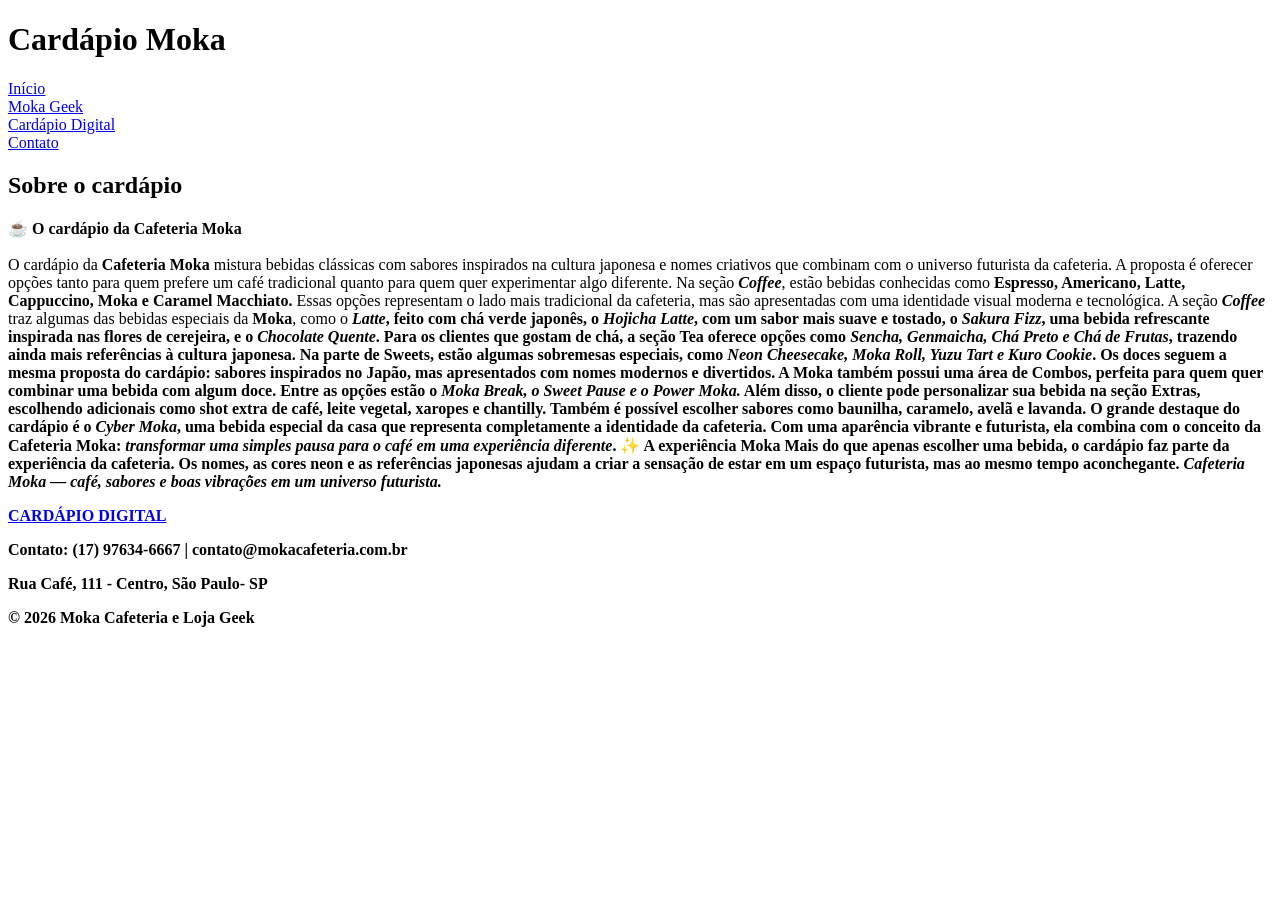
==== cardápio.html @ ba0e7621 "commit inicial" ====
<!DOCTYPE html>
<html lang="en">
<head>
    <meta charset="UTF-8">
    <meta name="viewport" content="width=device-width, initial-scale=1.0">
    <title>Document</title>
</head>
<body>
       <header>
        <h1>Cardápio Moka</h1>
        <nav>
            <a href="index.html">Início</a><br>
            <a href="catalogo.html">Moka Geek</a><br>
            <a href="cardápio.html">Cardápio Digital</a><br>
            <a href="contato.html">Contato</a><br>
        </nav>
    </header>
    <section>
        <h2>Sobre o cardápio</h2>
        <p>

<strong>☕ O cardápio da Cafeteria Moka</strong><br>
<br>

O cardápio da <strong>Cafeteria Moka</strong> mistura bebidas clássicas com sabores inspirados na cultura japonesa e nomes criativos que combinam com o universo futurista da cafeteria. A proposta é oferecer opções tanto para quem prefere um café tradicional quanto para quem quer experimentar algo diferente.

Na seção <i><strong>Coffee</strong></i>, estão bebidas conhecidas como <strong>Espresso, Americano, Latte, Cappuccino, Moka e Caramel Macchiato.</strong> Essas opções representam o lado mais tradicional da cafeteria, mas são apresentadas com uma identidade visual moderna e tecnológica.

A seção <i><strong>Coffee</strong></i> traz algumas das bebidas especiais da <strong>Moka</strong>, como o <strong><i>Latte</i>, feito com chá verde japonês, o <strong><i>Hojicha Latte</i>,</strong> com um sabor mais suave e tostado, o <strong><i>Sakura Fizz</i></strong>, uma bebida refrescante inspirada nas flores de cerejeira, e o <strong><i>Chocolate Quente</i></strong>.

Para os clientes que gostam de chá, a seção <strong>Tea</strong> oferece opções como <i><strong>Sencha, Genmaicha, Chá Preto e Chá de Frutas</strong></i>, trazendo ainda mais referências à cultura japonesa.

Na parte de <strong>Sweets</strong>, estão algumas sobremesas especiais, como <i><strong>Neon Cheesecake, Moka Roll, Yuzu Tart e Kuro Cookie</strong></i>. Os doces seguem a mesma proposta do cardápio: <strong>sabores inspirados no Japão, mas apresentados com nomes modernos e divertidos.</strong>

A Moka também possui uma área de <strong>Combos</strong>, perfeita para quem quer combinar uma bebida com algum doce. Entre as opções estão o <i><strong>Moka Break, o Sweet Pause e o Power Moka.</strong></i>

Além disso, o cliente pode personalizar sua bebida na seção <strong>Extras</strong>, escolhendo adicionais como shot extra de <strong>café, leite vegetal, xaropes e chantilly</strong>. Também é possível escolher sabores como <strong>baunilha, caramelo, avelã e lavanda</strong>.

O grande destaque do cardápio é o <i><strong>Cyber Moka</strong></i>, uma bebida especial da casa que representa completamente a identidade da cafeteria. Com uma aparência vibrante e futurista, ela combina com o conceito da <strong>Cafeteria Moka</strong>: <i>transformar uma simples pausa para o café em uma experiência diferente</i>.

<strong>✨ A experiência Moka</strong>

Mais do que apenas escolher uma bebida, o cardápio faz parte da experiência da cafeteria. Os nomes, as cores neon e as referências japonesas ajudam a criar a sensação de estar em um espaço futurista, mas ao mesmo tempo aconchegante.

<i><strong>Cafeteria Moka — café, sabores e boas vibrações em um universo futurista.</strong></i>

        </p>
        <a href="cafeteria_moka_menu.pdf">CARDÁPIO DIGITAL</a>
    </section>
</body>
    <footer>
        <p>Contato: (17) 97634-6667 | contato@mokacafeteria.com.br</p>
        <p>Rua Café, 111 - Centro, São Paulo- SP</p>
        <p>&copy; 2026 Moka Cafeteria e Loja Geek</p>
    </footer>

</html>
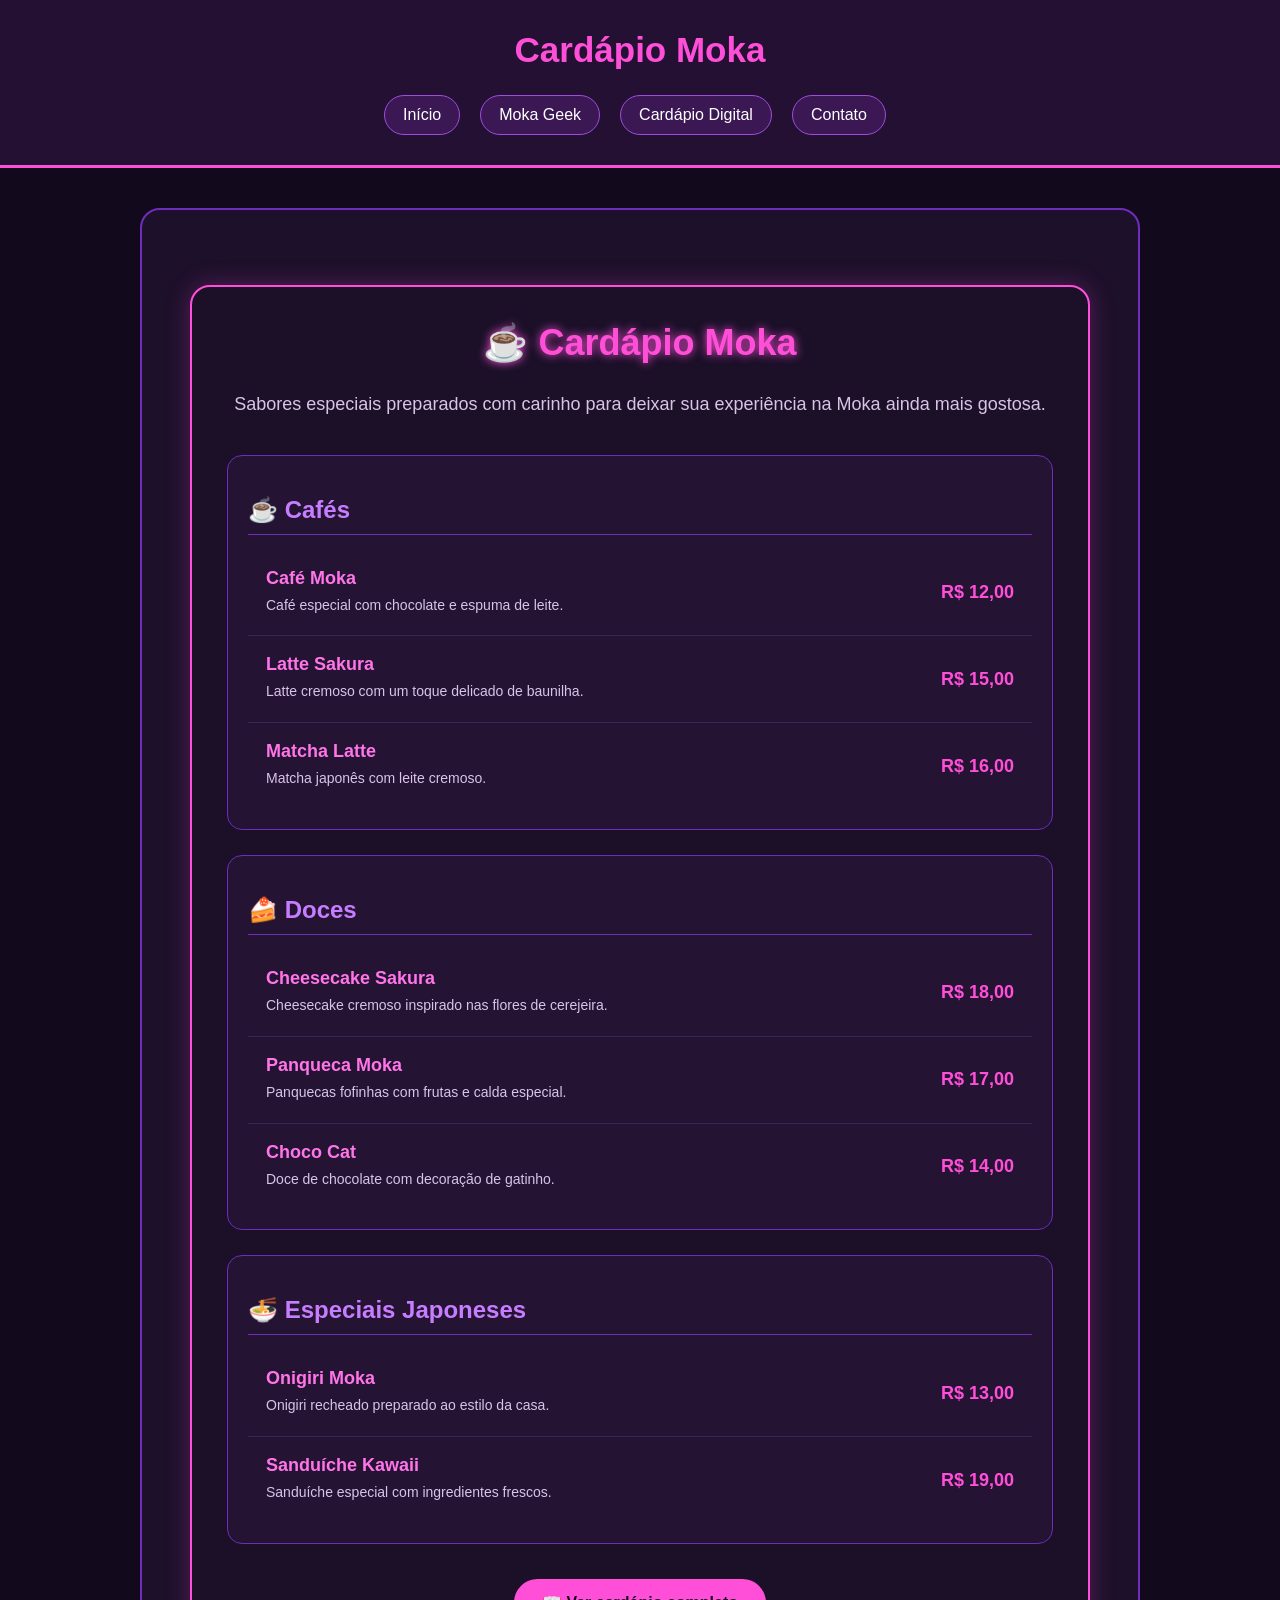
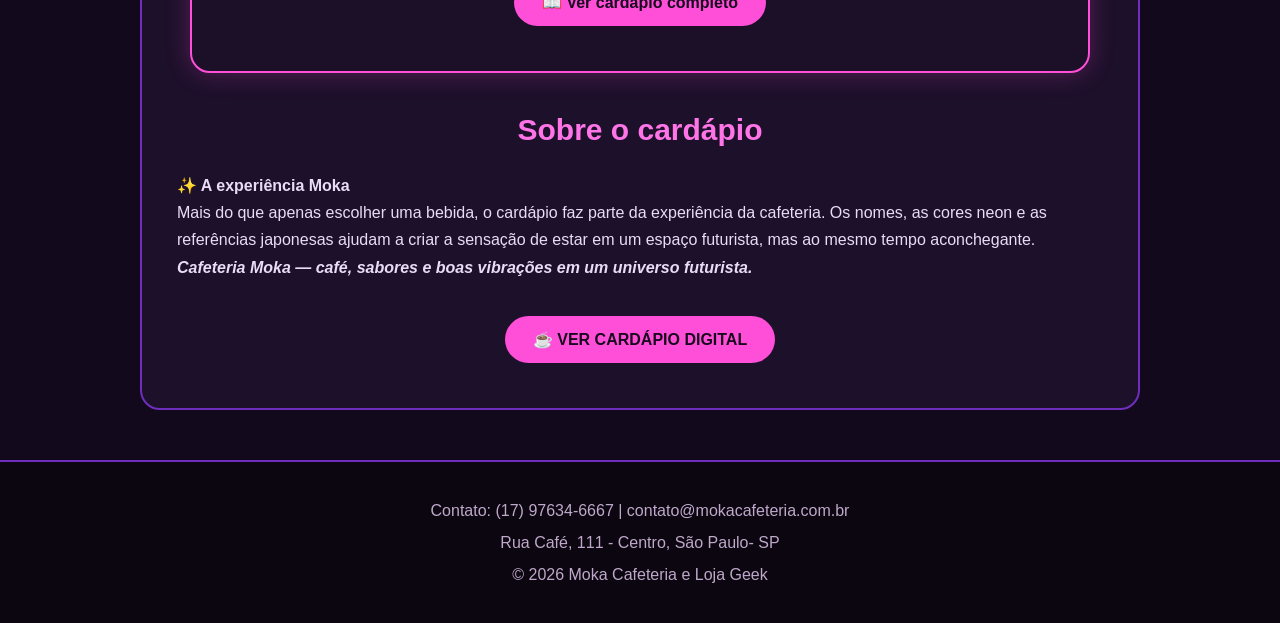
==== commit aa5dca0f: "Tudo feito e CSS validado" ====
--- a/cardápio.html
+++ b/cardápio.html
@@ -1,9 +1,15 @@
 <!DOCTYPE html>
 <html lang="en">
 <head>
+
     <meta charset="UTF-8">
+
     <meta name="viewport" content="width=device-width, initial-scale=1.0">
-    <title>Document</title>
+
+    <title>Cardápio - Moka Cafeteria</title>
+
+    <link rel="stylesheet" href="style.css">
+
 </head>
 <body>
        <header>
@@ -15,37 +21,134 @@
             <a href="contato.html">Contato</a><br>
         </nav>
     </header>
-    <section>
+    <section class="pagina-cardapio">
+        <section class="cardapio">
+
+    <h2>☕ Cardápio Moka</h2>
+
+    <p class="descricao-cardapio">
+        Sabores especiais preparados com carinho para deixar
+        sua experiência na Moka ainda mais gostosa.
+    </p>
+
+
+    <div class="categoria">
+
+        <h3>☕ Cafés</h3>
+
+        <div class="item-cardapio">
+            <div>
+                <h4>Café Moka</h4>
+                <p>Café especial com chocolate e espuma de leite.</p>
+            </div>
+
+            <span>R$ 12,00</span>
+        </div>
+
+
+        <div class="item-cardapio">
+            <div>
+                <h4>Latte Sakura</h4>
+                <p>Latte cremoso com um toque delicado de baunilha.</p>
+            </div>
+
+            <span>R$ 15,00</span>
+        </div>
+
+
+        <div class="item-cardapio">
+            <div>
+                <h4>Matcha Latte</h4>
+                <p>Matcha japonês com leite cremoso.</p>
+            </div>
+
+            <span>R$ 16,00</span>
+        </div>
+
+    </div>
+
+
+    <div class="categoria">
+
+        <h3>🍰 Doces</h3>
+
+        <div class="item-cardapio">
+            <div>
+                <h4>Cheesecake Sakura</h4>
+                <p>Cheesecake cremoso inspirado nas flores de cerejeira.</p>
+            </div>
+
+            <span>R$ 18,00</span>
+        </div>
+
+
+        <div class="item-cardapio">
+            <div>
+                <h4>Panqueca Moka</h4>
+                <p>Panquecas fofinhas com frutas e calda especial.</p>
+            </div>
+
+            <span>R$ 17,00</span>
+        </div>
+
+
+        <div class="item-cardapio">
+            <div>
+                <h4>Choco Cat</h4>
+                <p>Doce de chocolate com decoração de gatinho.</p>
+            </div>
+
+            <span>R$ 14,00</span>
+        </div>
+
+    </div>
+
+
+    <div class="categoria">
+
+        <h3>🍜 Especiais Japoneses</h3>
+
+        <div class="item-cardapio">
+            <div>
+                <h4>Onigiri Moka</h4>
+                <p>Onigiri recheado preparado ao estilo da casa.</p>
+            </div>
+
+            <span>R$ 13,00</span>
+        </div>
+
+
+        <div class="item-cardapio">
+            <div>
+                <h4>Sanduíche Kawaii</h4>
+                <p>Sanduíche especial com ingredientes frescos.</p>
+            </div>
+
+            <span>R$ 19,00</span>
+        </div>
+
+    </div>
+
+
+    <a class="botao-cardapio" href="cafeteria_moka_menu.pdf">
+        📖 Ver cardápio completo
+    </a>
+
+</section>
         <h2>Sobre o cardápio</h2>
         <p>
 
-<strong>☕ O cardápio da Cafeteria Moka</strong><br>
-<br>
 
-O cardápio da <strong>Cafeteria Moka</strong> mistura bebidas clássicas com sabores inspirados na cultura japonesa e nomes criativos que combinam com o universo futurista da cafeteria. A proposta é oferecer opções tanto para quem prefere um café tradicional quanto para quem quer experimentar algo diferente.
-
-Na seção <i><strong>Coffee</strong></i>, estão bebidas conhecidas como <strong>Espresso, Americano, Latte, Cappuccino, Moka e Caramel Macchiato.</strong> Essas opções representam o lado mais tradicional da cafeteria, mas são apresentadas com uma identidade visual moderna e tecnológica.
-
-A seção <i><strong>Coffee</strong></i> traz algumas das bebidas especiais da <strong>Moka</strong>, como o <strong><i>Latte</i>, feito com chá verde japonês, o <strong><i>Hojicha Latte</i>,</strong> com um sabor mais suave e tostado, o <strong><i>Sakura Fizz</i></strong>, uma bebida refrescante inspirada nas flores de cerejeira, e o <strong><i>Chocolate Quente</i></strong>.
-
-Para os clientes que gostam de chá, a seção <strong>Tea</strong> oferece opções como <i><strong>Sencha, Genmaicha, Chá Preto e Chá de Frutas</strong></i>, trazendo ainda mais referências à cultura japonesa.
-
-Na parte de <strong>Sweets</strong>, estão algumas sobremesas especiais, como <i><strong>Neon Cheesecake, Moka Roll, Yuzu Tart e Kuro Cookie</strong></i>. Os doces seguem a mesma proposta do cardápio: <strong>sabores inspirados no Japão, mas apresentados com nomes modernos e divertidos.</strong>
-
-A Moka também possui uma área de <strong>Combos</strong>, perfeita para quem quer combinar uma bebida com algum doce. Entre as opções estão o <i><strong>Moka Break, o Sweet Pause e o Power Moka.</strong></i>
-
-Além disso, o cliente pode personalizar sua bebida na seção <strong>Extras</strong>, escolhendo adicionais como shot extra de <strong>café, leite vegetal, xaropes e chantilly</strong>. Também é possível escolher sabores como <strong>baunilha, caramelo, avelã e lavanda</strong>.
-
-O grande destaque do cardápio é o <i><strong>Cyber Moka</strong></i>, uma bebida especial da casa que representa completamente a identidade da cafeteria. Com uma aparência vibrante e futurista, ela combina com o conceito da <strong>Cafeteria Moka</strong>: <i>transformar uma simples pausa para o café em uma experiência diferente</i>.
-
-<strong>✨ A experiência Moka</strong>
+<strong>✨ A experiência Moka</strong><br>
 
 Mais do que apenas escolher uma bebida, o cardápio faz parte da experiência da cafeteria. Os nomes, as cores neon e as referências japonesas ajudam a criar a sensação de estar em um espaço futurista, mas ao mesmo tempo aconchegante.
 
 <i><strong>Cafeteria Moka — café, sabores e boas vibrações em um universo futurista.</strong></i>
 
         </p>
-        <a href="cafeteria_moka_menu.pdf">CARDÁPIO DIGITAL</a>
+        <a class="botao-cardapio" href="cafeteria_moka_menu.pdf">
+    ☕ VER CARDÁPIO DIGITAL
+</a>
     </section>
 </body>
     <footer>
--- a/style.css
+++ b/style.css
@@ -0,0 +1,399 @@
+/* =========================
+   CONFIGURAÇÃO GERAL
+========================= */
+
+* {
+    margin: 0;
+    padding: 0;
+    box-sizing: border-box;
+}
+
+body {
+    font-family: Arial, sans-serif;
+    background-color: #12091c;
+    color: #ffffff;
+}
+
+
+/* =========================
+   CABEÇALHO
+========================= */
+
+header {
+    background-color: #241033;
+    text-align: center;
+    padding: 30px 20px;
+    border-bottom: 3px solid #ff4fd8;
+}
+
+header h1 {
+    color: #ff4fd8;
+    font-size: 35px;
+    margin-bottom: 25px;
+}
+
+
+/* =========================
+   MENU
+========================= */
+
+nav {
+    display: flex;
+    justify-content: center;
+    gap: 10px;
+    flex-wrap: wrap;
+}
+
+nav a {
+    display: inline-block;
+    background-color: #3b1854;
+    color: white;
+    text-decoration: none;
+    padding: 10px 18px;
+    border-radius: 20px;
+    border: 1px solid #9d4edd;
+}
+
+nav a:hover {
+    background-color: #ff4fd8;
+    color: #12091c;
+}
+
+
+/* =========================
+   CONTEÚDO
+========================= */
+
+section {
+    max-width: 1000px;
+    margin: 40px auto;
+    padding: 35px;
+    background-color: #1d102b;
+    border: 2px solid #6f2dbd;
+    border-radius: 20px;
+}
+
+h2 {
+    color: #ff75e8;
+    text-align: center;
+    margin-bottom: 25px;
+    font-size: 30px;
+}
+
+h3 {
+    color: #c77dff;
+    margin: 20px 0 10px;
+}
+
+p {
+    color: #eadcf5;
+    line-height: 1.7;
+    margin-bottom: 15px;
+}
+
+
+/* =========================
+   IMAGENS
+========================= */
+
+img {
+    max-width: 100%;
+    border-radius: 15px;
+}
+
+
+/* =========================
+   TABELA - CATÁLOGO
+========================= */
+
+table {
+    width: 100%;
+    border-collapse: collapse;
+    margin-top: 25px;
+}
+
+th {
+    background-color: #6f2dbd;
+    color: white;
+    padding: 15px;
+}
+
+td {
+    background-color: #29163b;
+    color: white;
+    padding: 15px;
+    text-align: center;
+    border: 1px solid #6f2dbd;
+}
+
+tr:hover td {
+    background-color: #402052;
+}
+
+
+/* =========================
+   LINKS DOS PDFs
+========================= */
+
+section > a {
+    display: block;
+    width: fit-content;
+    margin: 30px auto 0;
+    padding: 13px 25px;
+    background-color: #ff4fd8;
+    color: #18091f;
+    text-decoration: none;
+    font-weight: bold;
+    border-radius: 25px;
+}
+
+section > a:hover {
+    background-color: #c77dff;
+}
+
+
+/* =========================
+   RODAPÉ
+========================= */
+
+footer {
+    background-color: #0b0610;
+    text-align: center;
+    padding: 30px;
+    margin-top: 50px;
+    border-top: 2px solid #6f2dbd;
+}
+
+footer p {
+    margin: 5px;
+    color: #bfa8ca;
+}
+
+
+/* =========================
+   CONTATO
+========================= */
+
+body:has(section h2:first-child) {
+    min-height: 100vh;
+}
+
+
+/* =========================
+   RESPONSIVIDADE
+========================= */
+
+@media (max-width: 600px) {
+
+    header h1 {
+        font-size: 27px;
+    }
+
+    nav {
+        flex-direction: column;
+        align-items: center;
+    }
+
+    nav a {
+        width: 90%;
+    }
+
+    section {
+        margin: 20px 10px;
+        padding: 20px;
+    }
+
+    table {
+        font-size: 13px;
+    }
+
+    th,
+    td {
+        padding: 8px;
+    }
+}
+
+/* =========================
+   BOTÕES DE NAVEGAÇÃO
+========================= */
+
+.botoes-navegacao {
+    display: flex;
+    justify-content: center;
+    gap: 15px;
+    flex-wrap: wrap;
+    margin-top: 30px;
+}
+
+.botoes-navegacao a {
+    background-color: #ff4fd8;
+    color: #18091f;
+    text-decoration: none;
+    font-weight: bold;
+    padding: 12px 22px;
+    border-radius: 25px;
+    border: 2px solid #ff75e8;
+    transition: 0.3s;
+}
+
+.botoes-navegacao a:hover {
+    background-color: #c77dff;
+    transform: translateY(-3px);
+    box-shadow: 0 0 15px #ff4fd8;
+}
+
+/* =========================
+   CARDÁPIO
+========================= */
+
+.cardapio {
+    max-width: 900px;
+    background-color: #1b1028;
+    border: 2px solid #ff4fd8;
+    box-shadow: 0 0 25px rgba(255, 79, 216, 0.25);
+}
+
+
+/* Título */
+
+.cardapio h2 {
+    font-size: 36px;
+    color: #ff4fd8;
+    text-shadow: 0 0 10px #ff4fd8;
+}
+
+
+/* Descrição */
+
+.descricao-cardapio {
+    text-align: center;
+    font-size: 18px;
+    color: #d9c4e8;
+    margin-bottom: 35px;
+}
+
+
+/* Categorias */
+
+.categoria {
+    background-color: #241333;
+    border: 1px solid #6f2dbd;
+    border-radius: 15px;
+    padding: 20px;
+    margin-bottom: 25px;
+}
+
+
+/* Título da categoria */
+
+.categoria h3 {
+    color: #c77dff;
+    font-size: 24px;
+    border-bottom: 1px solid #6f2dbd;
+    padding-bottom: 10px;
+    margin-bottom: 15px;
+}
+
+
+/* Produto */
+
+.item-cardapio {
+    display: flex;
+    justify-content: space-between;
+    align-items: center;
+    gap: 20px;
+
+    padding: 18px;
+
+    border-bottom: 1px solid #3f2350;
+}
+
+
+/* Remove linha do último produto */
+
+.item-cardapio:last-child {
+    border-bottom: none;
+}
+
+
+/* Nome */
+
+.item-cardapio h4 {
+    color: #ff75e8;
+    font-size: 18px;
+    margin-bottom: 5px;
+}
+
+
+/* Descrição */
+
+.item-cardapio p {
+    margin: 0;
+    color: #d9c4e8;
+    font-size: 14px;
+}
+
+
+/* Preço */
+
+.item-cardapio span {
+    color: #ff4fd8;
+    font-size: 18px;
+    font-weight: bold;
+    white-space: nowrap;
+}
+
+
+/* Efeito ao passar o mouse */
+
+.item-cardapio:hover {
+    background-color: #301743;
+    border-radius: 10px;
+}
+
+
+/* Botão */
+
+.botao-cardapio {
+    display: block;
+    width: fit-content;
+
+    margin: 35px auto 10px;
+
+    padding: 14px 28px;
+
+    background-color: #ff4fd8;
+    color: #18091f;
+
+    text-decoration: none;
+    font-weight: bold;
+
+    border-radius: 30px;
+
+    transition: 0.3s;
+}
+
+
+.botao-cardapio:hover {
+    background-color: #c77dff;
+
+    transform: translateY(-3px);
+
+    box-shadow: 0 0 20px #c77dff;
+}
+@media (max-width: 600px) {
+
+    .item-cardapio {
+        flex-direction: column;
+        align-items: flex-start;
+    }
+
+    .item-cardapio span {
+        align-self: flex-end;
+    }
+
+    .cardapio h2 {
+        font-size: 28px;
+    }
+
+}
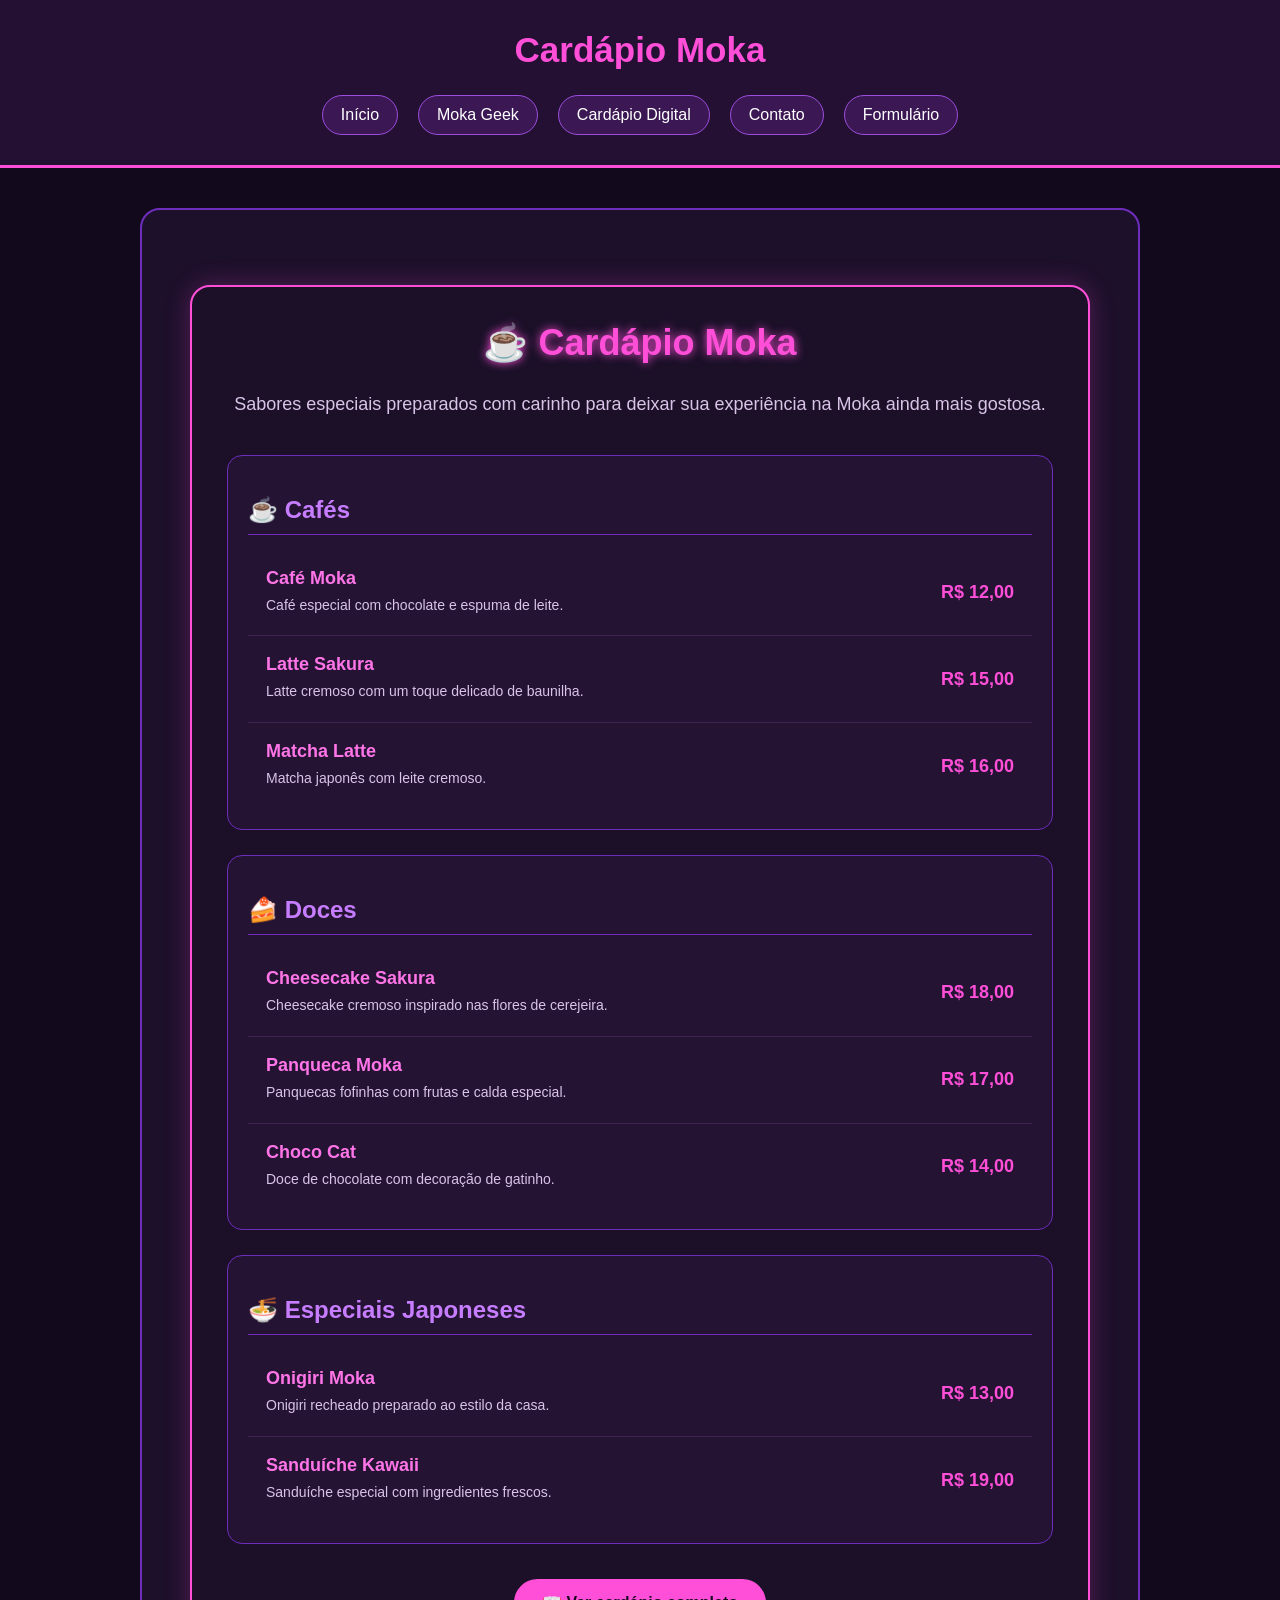
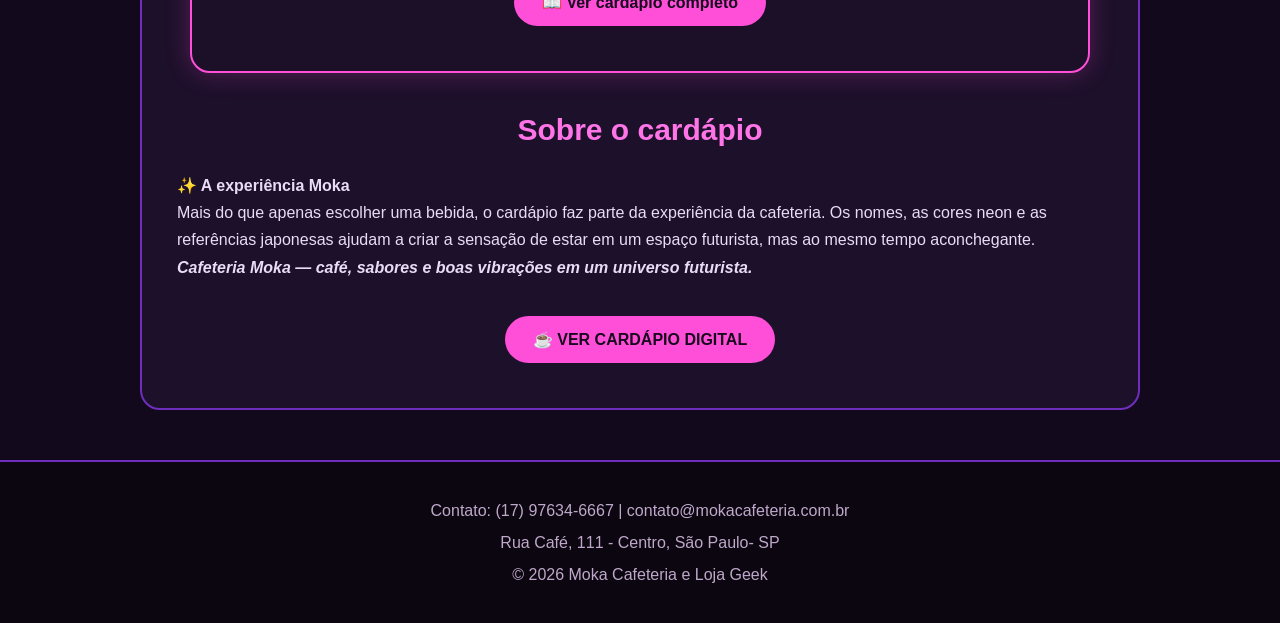
==== commit e3aca046: "algumas atualizações" ====
--- a/cardápio.html
+++ b/cardápio.html
@@ -19,6 +19,7 @@
             <a href="catalogo.html">Moka Geek</a><br>
             <a href="cardápio.html">Cardápio Digital</a><br>
             <a href="contato.html">Contato</a><br>
+            <a href="formulario.html">Formulário</a>
         </nav>
     </header>
     <section class="pagina-cardapio">
--- a/style.css
+++ b/style.css
@@ -396,4 +396,106 @@
         font-size: 28px;
     }
 
+}
+
+/* =========================
+   FORMULÁRIO
+========================= */
+
+.formulario {
+    max-width: 700px;
+    margin: 40px auto;
+    background-color: #1d102b;
+    border: 2px solid #ff4fd8;
+    border-radius: 20px;
+    padding: 35px;
+    box-shadow: 0 0 25px rgba(255, 79, 216, 0.2);
+}
+
+.formulario h2 {
+    color: #ff4fd8;
+    text-align: center;
+    font-size: 32px;
+    margin-bottom: 10px;
+}
+
+.formulario > p {
+    text-align: center;
+    margin-bottom: 30px;
+}
+
+
+/* =========================
+   CAMPOS
+========================= */
+
+.formulario form {
+    display: flex;
+    flex-direction: column;
+}
+
+.formulario label {
+    color: #ff75e8;
+    font-weight: bold;
+    margin-bottom: 7px;
+    margin-top: 15px;
+}
+
+.formulario input,
+.formulario select,
+.formulario textarea {
+    width: 100%;
+    padding: 12px;
+    border: 1px solid #9d4edd;
+    border-radius: 10px;
+    background-color: #29163b;
+    color: white;
+    font-size: 15px;
+    outline: none;
+}
+
+
+/* Quando clicar no campo */
+
+.formulario input:focus,
+.formulario select:focus,
+.formulario textarea:focus {
+    border-color: #ff4fd8;
+    box-shadow: 0 0 8px rgba(255, 79, 216, 0.5);
+}
+
+
+/* Texto dentro dos campos */
+
+.formulario input::placeholder,
+.formulario textarea::placeholder {
+    color: #a995b5;
+}
+
+
+/* =========================
+   BOTÃO
+========================= */
+
+.formulario button {
+    margin-top: 30px;
+    padding: 14px;
+
+    border: none;
+    border-radius: 25px;
+
+    background-color: #ff4fd8;
+    color: #18091f;
+
+    font-size: 16px;
+    font-weight: bold;
+
+    cursor: pointer;
+    transition: 0.3s;
+}
+
+.formulario button:hover {
+    background-color: #c77dff;
+    transform: translateY(-3px);
+    box-shadow: 0 0 15px #c77dff;
 }
